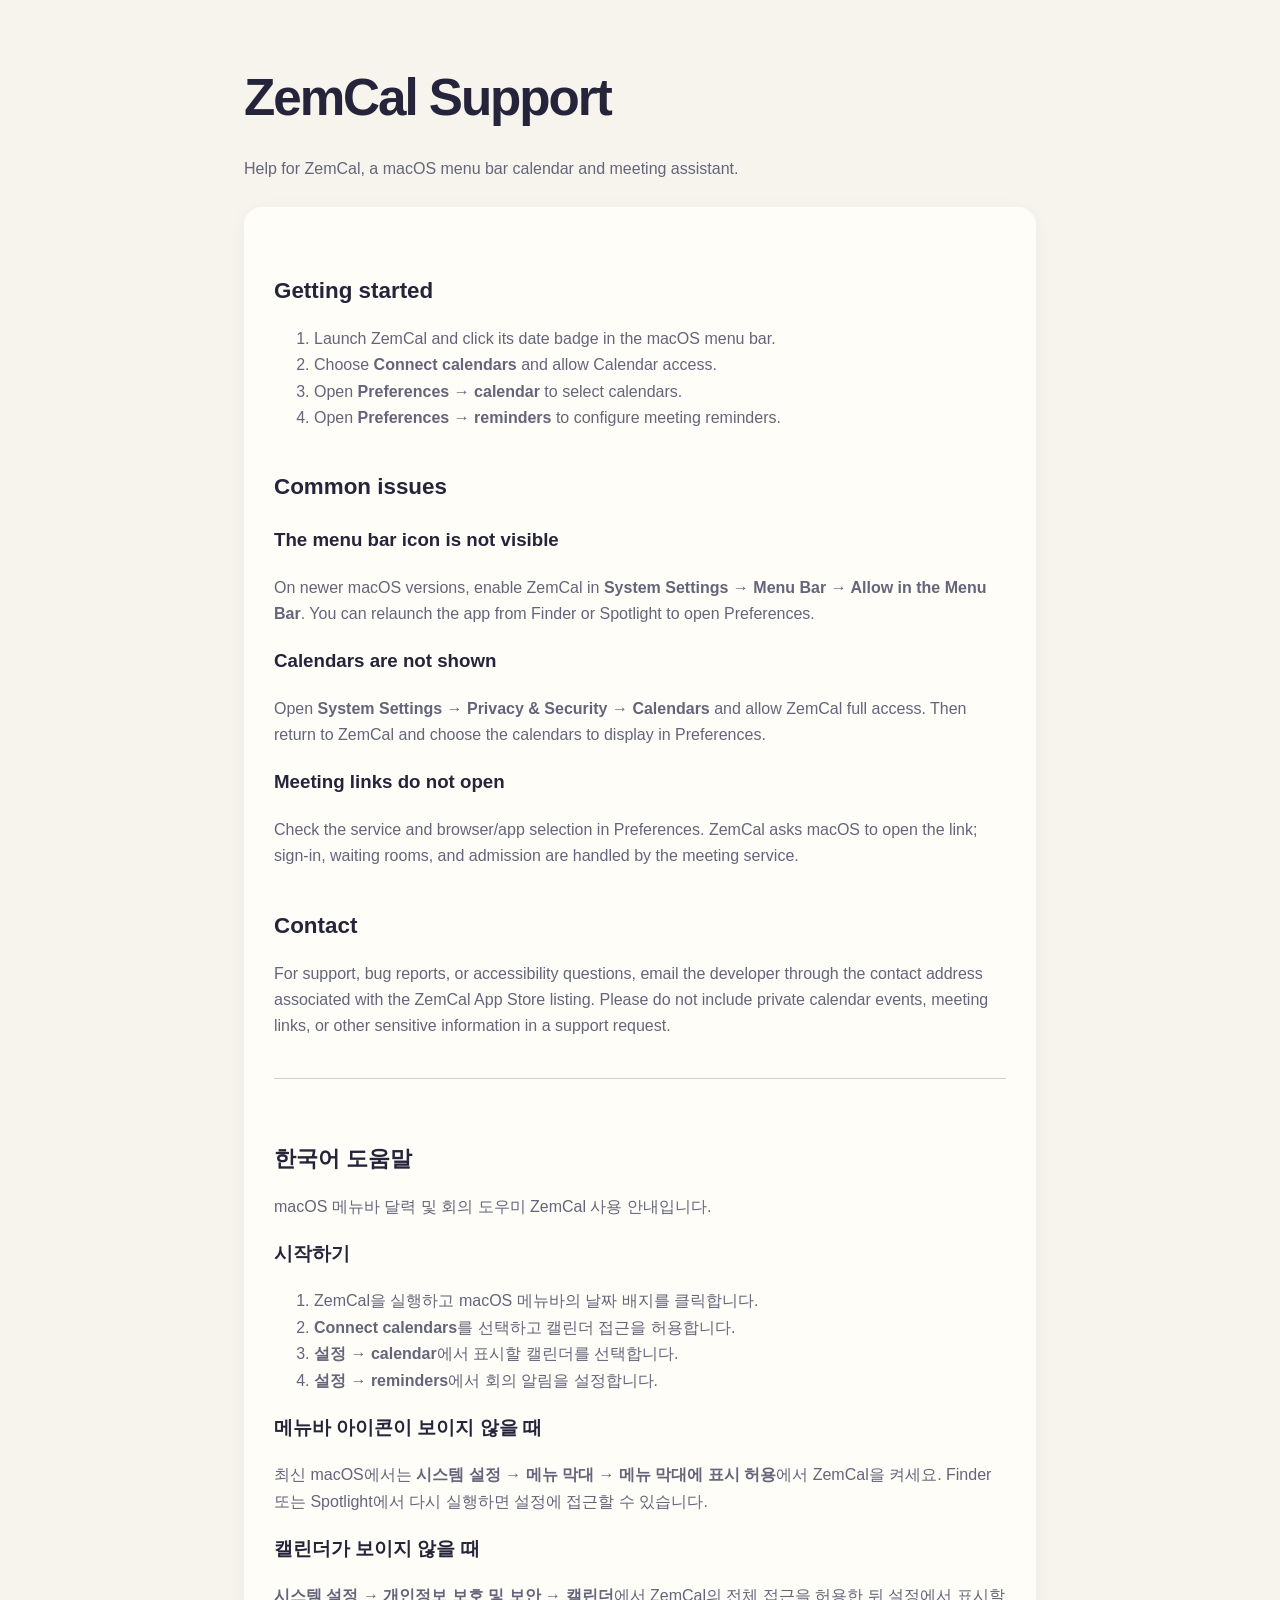
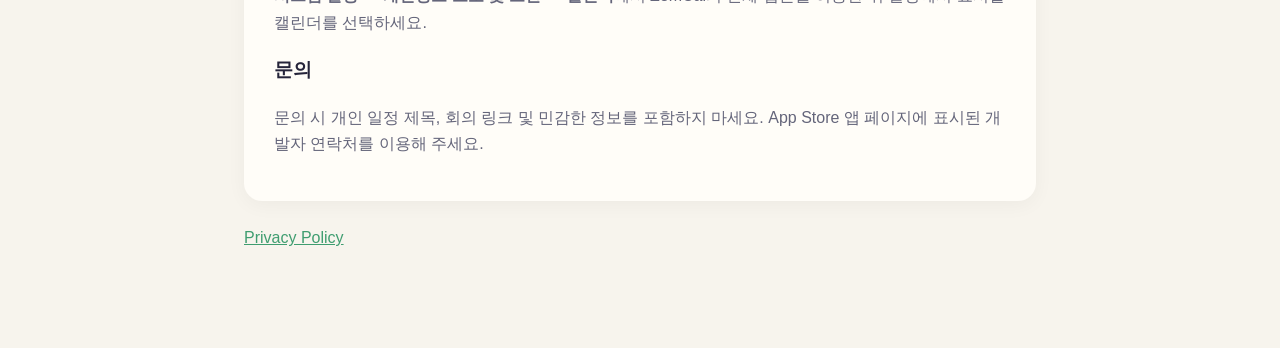
==== support.html @ 5f397f05 "Add public support page" ====
<!doctype html>
<html lang="en">
<head>
  <meta charset="utf-8">
  <meta name="viewport" content="width=device-width, initial-scale=1">
  <title>ZemCal Support</title>
  <style>
    :root { color-scheme: light dark; --bg:#f7f4ed; --card:#fffdf8; --ink:#25243a; --muted:#64657a; --accent:#3f9d70; }
    @media (prefers-color-scheme: dark) { :root { --bg:#171820; --card:#22242e; --ink:#eeeef4; --muted:#b4b5c3; --accent:#73d09b; } }
    * { box-sizing:border-box; }
    body { margin:0; background:var(--bg); color:var(--ink); font:16px/1.65 -apple-system,BlinkMacSystemFont,"Segoe UI",sans-serif; }
    main { max-width:840px; margin:0 auto; padding:56px 24px 80px; }
    h1 { margin:0 0 8px; font-size:clamp(2rem,5vw,3.2rem); letter-spacing:-.04em; }
    h2 { margin:38px 0 12px; font-size:1.4rem; }
    p, li { color:var(--muted); }
    section { background:var(--card); border-radius:18px; padding:28px 30px; margin:24px 0; box-shadow:0 4px 20px #0000000b; }
    a { color:var(--accent); }
    .meta { color:var(--muted); }
    .ko { border-top:1px solid color-mix(in srgb,var(--muted),transparent 70%); margin-top:38px; padding-top:24px; }
  </style>
</head>
<body>
<main>
  <h1>ZemCal Support</h1>
  <p class="meta">Help for ZemCal, a macOS menu bar calendar and meeting assistant.</p>
  <section>
    <h2>Getting started</h2>
    <ol>
      <li>Launch ZemCal and click its date badge in the macOS menu bar.</li>
      <li>Choose <strong>Connect calendars</strong> and allow Calendar access.</li>
      <li>Open <strong>Preferences → calendar</strong> to select calendars.</li>
      <li>Open <strong>Preferences → reminders</strong> to configure meeting reminders.</li>
    </ol>

    <h2>Common issues</h2>
    <h3>The menu bar icon is not visible</h3>
    <p>On newer macOS versions, enable ZemCal in <strong>System Settings → Menu Bar → Allow in the Menu Bar</strong>. You can relaunch the app from Finder or Spotlight to open Preferences.</p>

    <h3>Calendars are not shown</h3>
    <p>Open <strong>System Settings → Privacy &amp; Security → Calendars</strong> and allow ZemCal full access. Then return to ZemCal and choose the calendars to display in Preferences.</p>

    <h3>Meeting links do not open</h3>
    <p>Check the service and browser/app selection in Preferences. ZemCal asks macOS to open the link; sign-in, waiting rooms, and admission are handled by the meeting service.</p>

    <h2>Contact</h2>
    <p>For support, bug reports, or accessibility questions, email the developer through the contact address associated with the ZemCal App Store listing. Please do not include private calendar events, meeting links, or other sensitive information in a support request.</p>

    <div class="ko" lang="ko">
      <h2>한국어 도움말</h2>
      <p>macOS 메뉴바 달력 및 회의 도우미 ZemCal 사용 안내입니다.</p>
      <h3>시작하기</h3>
      <ol>
        <li>ZemCal을 실행하고 macOS 메뉴바의 날짜 배지를 클릭합니다.</li>
        <li><strong>Connect calendars</strong>를 선택하고 캘린더 접근을 허용합니다.</li>
        <li><strong>설정 → calendar</strong>에서 표시할 캘린더를 선택합니다.</li>
        <li><strong>설정 → reminders</strong>에서 회의 알림을 설정합니다.</li>
      </ol>
      <h3>메뉴바 아이콘이 보이지 않을 때</h3>
      <p>최신 macOS에서는 <strong>시스템 설정 → 메뉴 막대 → 메뉴 막대에 표시 허용</strong>에서 ZemCal을 켜세요. Finder 또는 Spotlight에서 다시 실행하면 설정에 접근할 수 있습니다.</p>
      <h3>캘린더가 보이지 않을 때</h3>
      <p><strong>시스템 설정 → 개인정보 보호 및 보안 → 캘린더</strong>에서 ZemCal의 전체 접근을 허용한 뒤 설정에서 표시할 캘린더를 선택하세요.</p>
      <h3>문의</h3>
      <p>문의 시 개인 일정 제목, 회의 링크 및 민감한 정보를 포함하지 마세요. App Store 앱 페이지에 표시된 개발자 연락처를 이용해 주세요.</p>
    </div>
  </section>
  <p><a href="./">Privacy Policy</a></p>
</main>
</body>
</html>
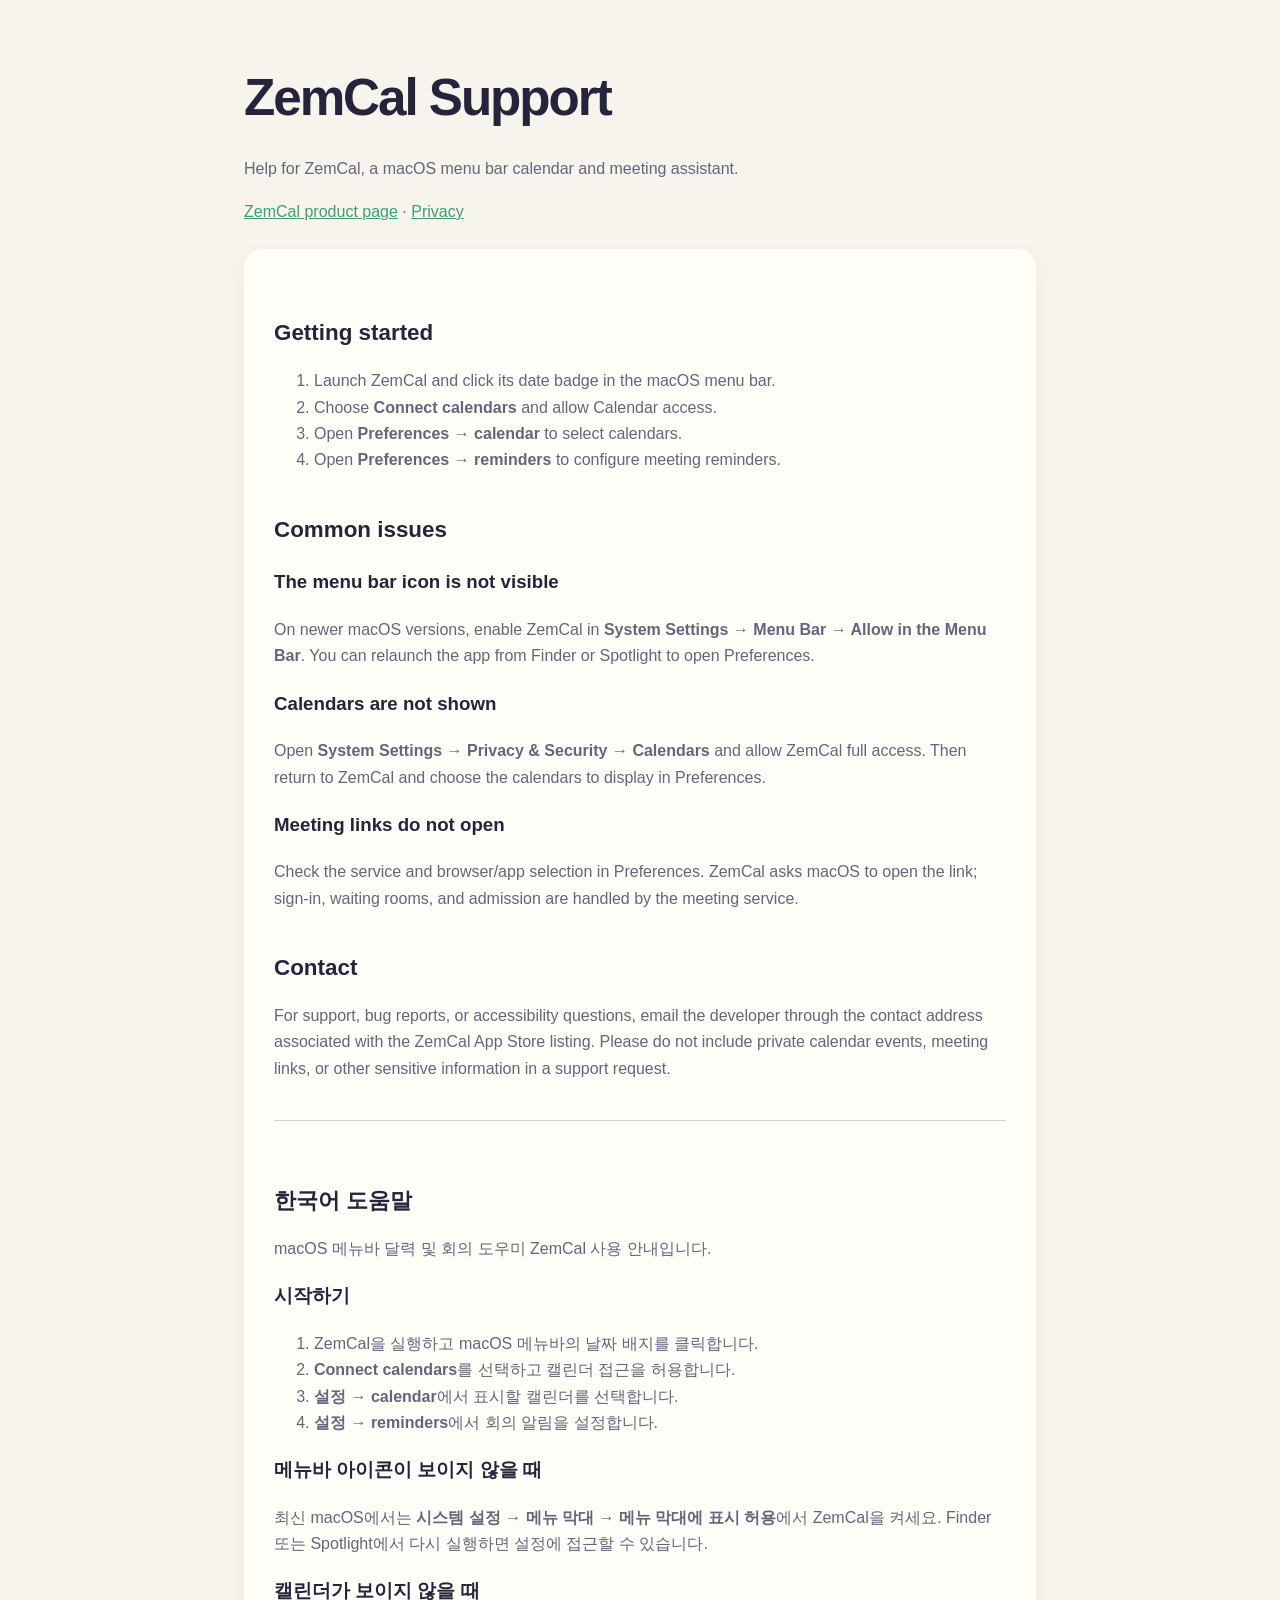
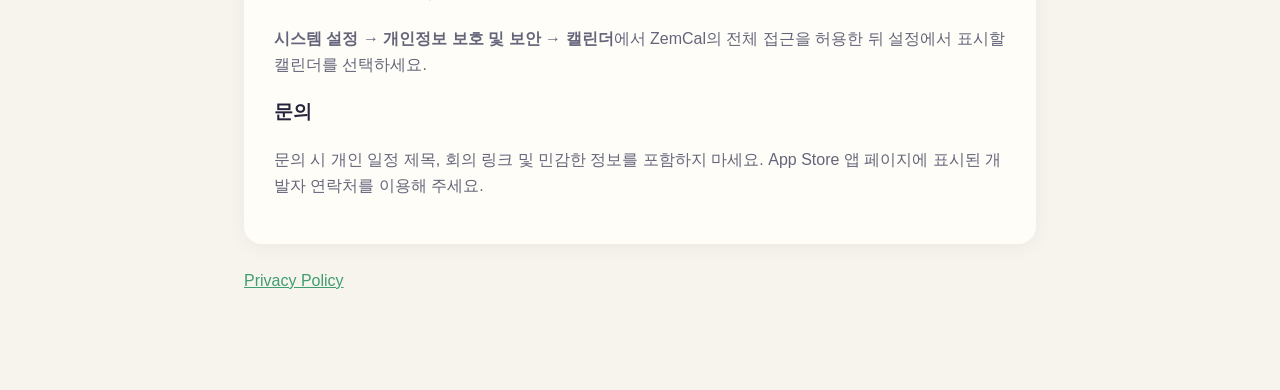
==== commit 94e48d4d: "Add ZemCal product page with guided walkthrough video" ====
--- a/support.html
+++ b/support.html
@@ -23,6 +23,7 @@
 <main>
   <h1>ZemCal Support</h1>
   <p class="meta">Help for ZemCal, a macOS menu bar calendar and meeting assistant.</p>
+  <p><a href="product.html">ZemCal product page</a> · <a href="./">Privacy</a></p>
   <section>
     <h2>Getting started</h2>
     <ol>
